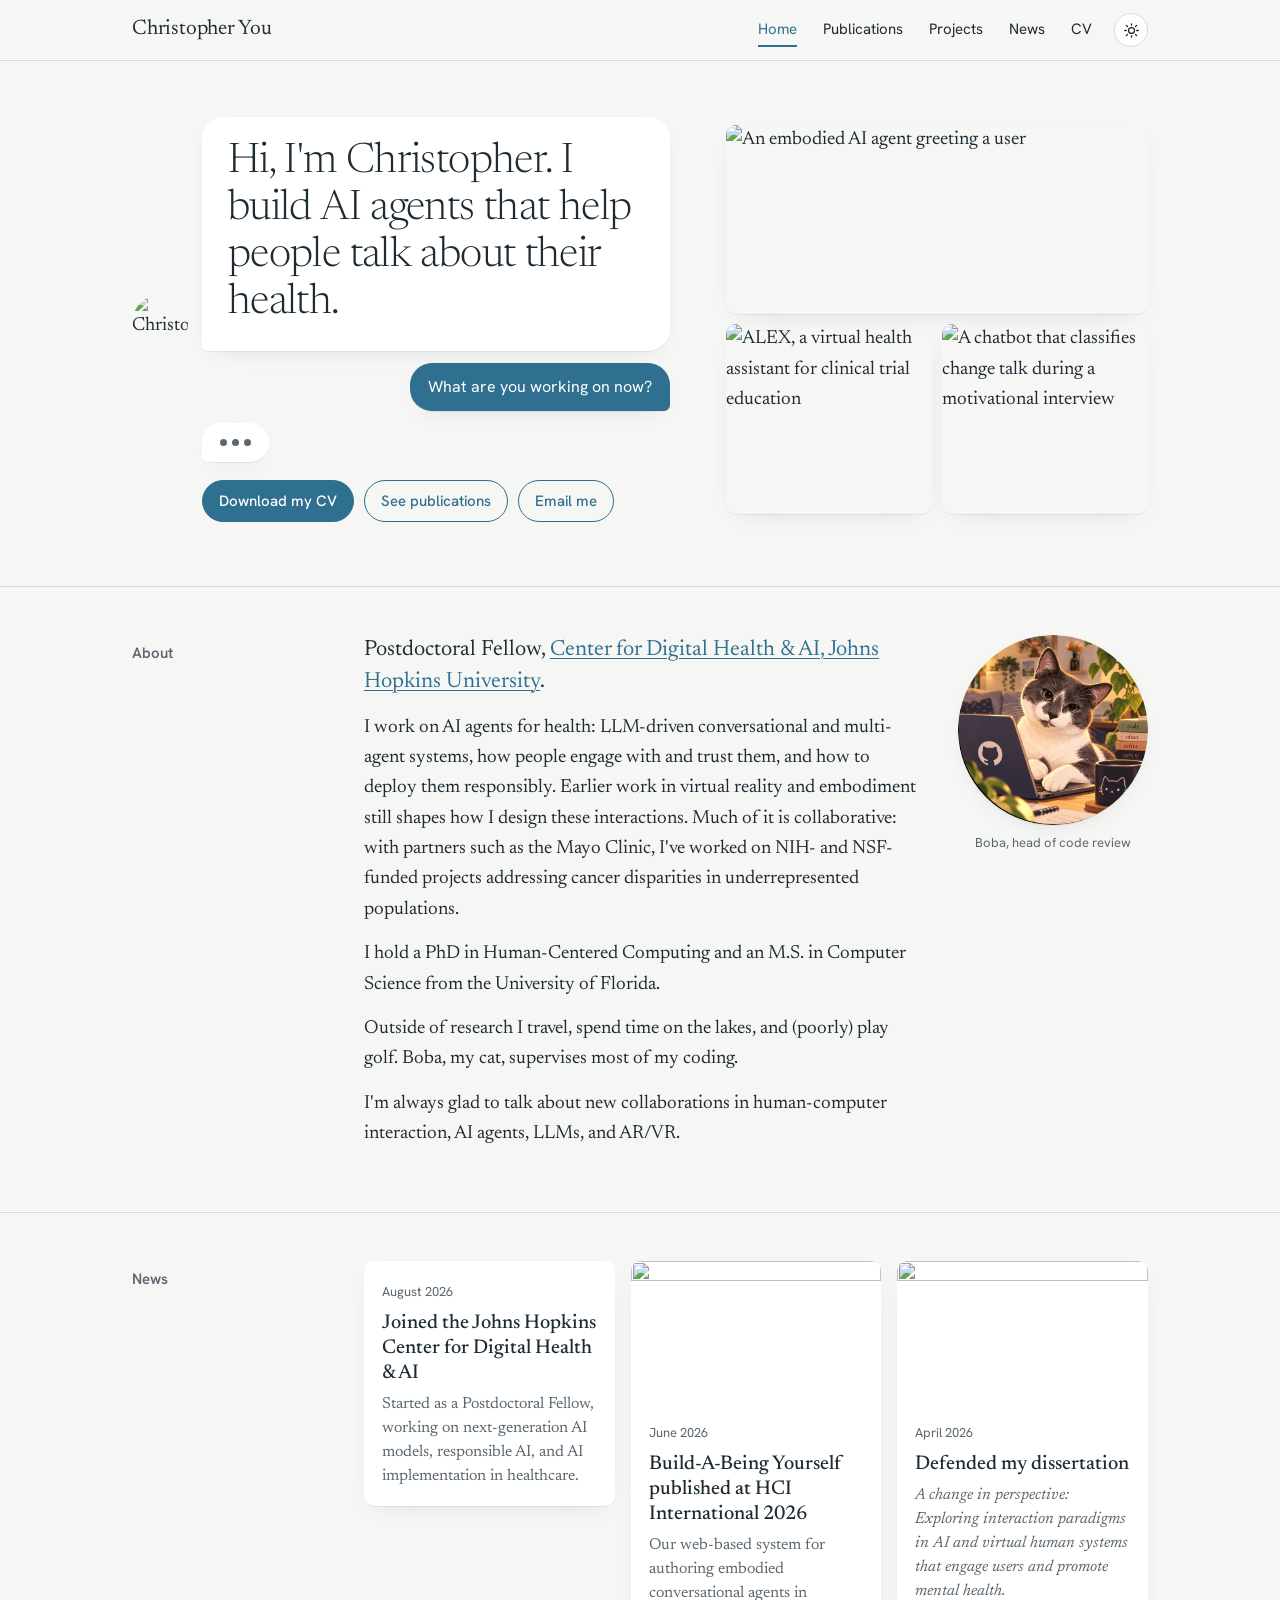
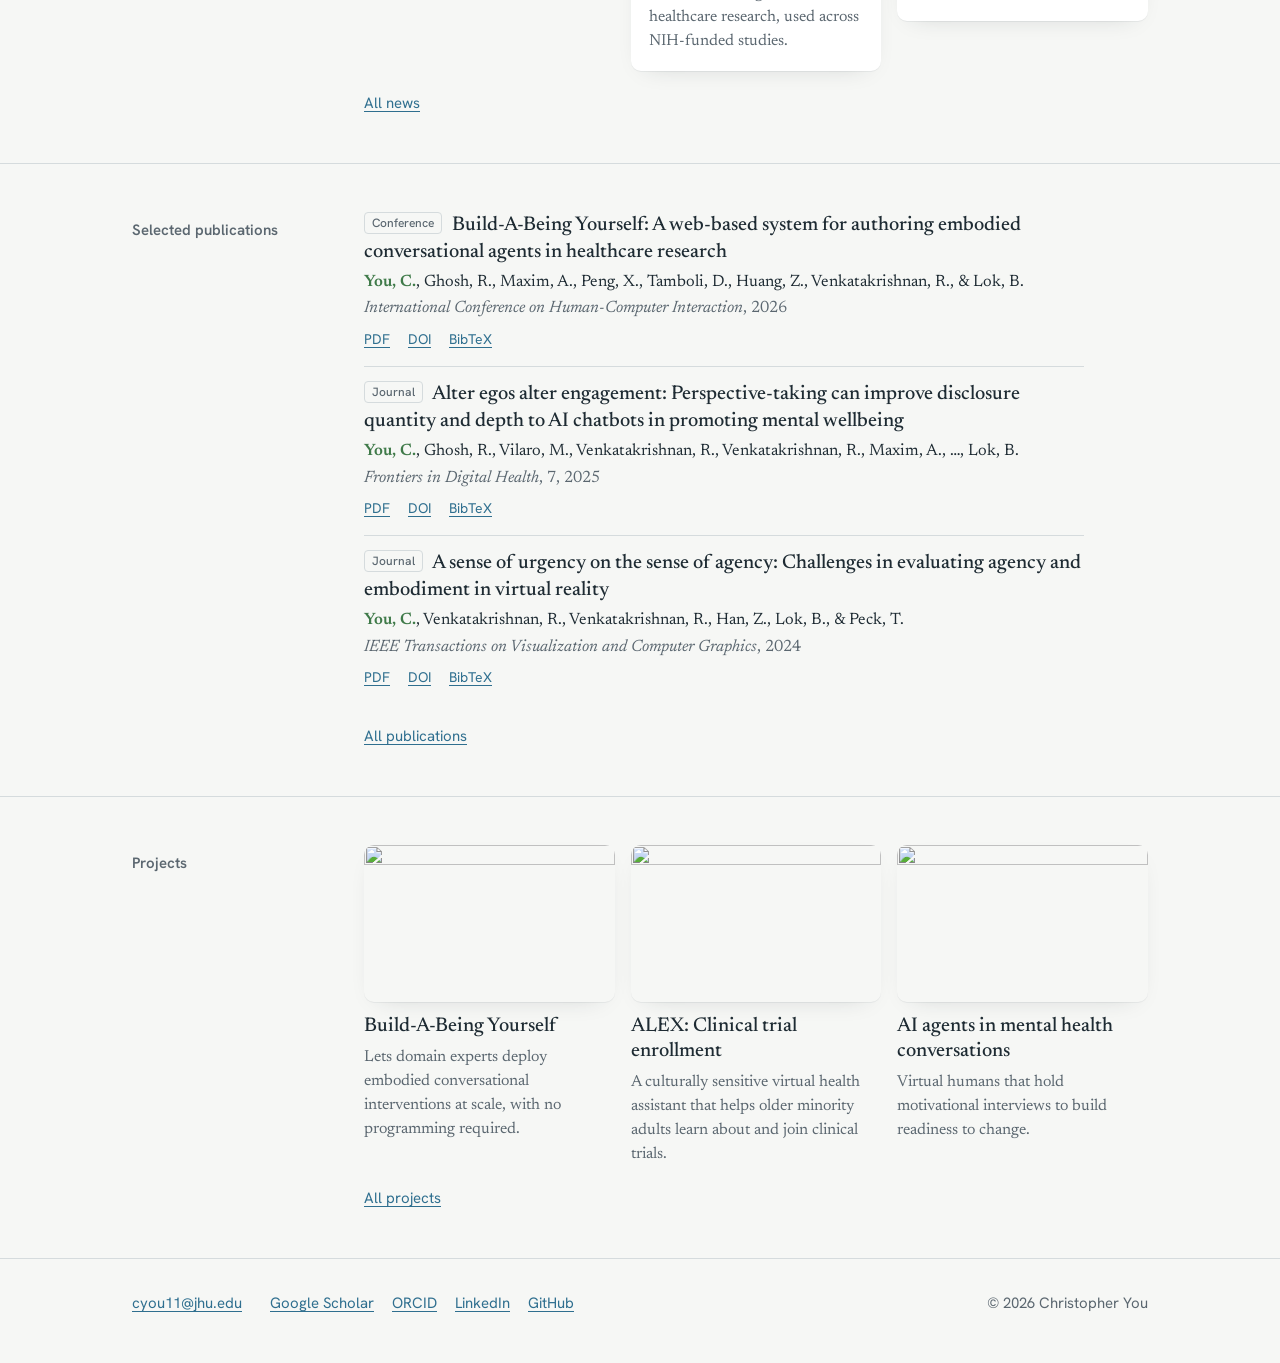
==== index.html @ 4fba72d5 "Site: rebuild as a generated static site with CV-driven publications - New design (Newsreader + CV c" ====
<!doctype html>
<html lang="en">
<head>
<meta charset="utf-8">
<meta name="viewport" content="width=device-width, initial-scale=1">
<title>Christopher You</title>
<meta name="description" content="Christopher You is a Postdoctoral Fellow at the Johns Hopkins Center for Digital Health &amp; AI, building and studying AI agents that help people talk about their health.">
<link rel="canonical" href="https://christopher.you/">
<meta property="og:type" content="website">
<meta property="og:title" content="Christopher You">
<meta property="og:description" content="Christopher You is a Postdoctoral Fellow at the Johns Hopkins Center for Digital Health &amp; AI, building and studying AI agents that help people talk about their health.">
<meta property="og:url" content="https://christopher.you/">
<meta property="og:image" content="https://christopher.you/images/headshot.jpg">
<meta name="color-scheme" content="light dark">
<link rel="icon" href="favicon.ico" sizes="any">
<link rel="icon" type="image/png" href="images/icon-192.png">
<link rel="apple-touch-icon" href="apple-touch-icon.png">
<link rel="preconnect" href="https://fonts.googleapis.com">
<link rel="preconnect" href="https://fonts.gstatic.com" crossorigin>
<link href="https://fonts.googleapis.com/css2?family=Hanken+Grotesk:wght@400;500;600&family=Newsreader:ital,opsz,wght@0,6..72,300;0,6..72,400;0,6..72,500;1,6..72,300;1,6..72,400&display=swap" rel="stylesheet">
<link rel="stylesheet" href="assets/site.css">
<script>try{var t=localStorage.getItem("theme");if(t==="light"||t==="dark")document.documentElement.dataset.theme=t}catch(e){}</script>
<script type="application/ld+json">{"@context": "https://schema.org", "@type": "Person", "name": "Christopher You", "jobTitle": "Postdoctoral Fellow", "affiliation": {"@type": "Organization", "name": "Center for Digital Health & AI, Johns Hopkins University"}, "email": "mailto:cyou11@jhu.edu", "url": "https://christopher.you", "image": "https://christopher.you/images/headshot.jpg", "sameAs": ["https://scholar.google.com/citations?user=A7jsjIgAAAAJ&hl=en", "https://orcid.org/0000-0002-2045-5796", "https://www.linkedin.com/in/christopher-you-4a6bb0180/", "https://github.com/you-chris"]}</script>
</head>
<body>
<a class="skip" href="#main">Skip to content</a>
<header class="topbar">
  <div class="wrap topbar-inner">
    <a class="wordmark" href="index.html">Christopher You</a>
    <div class="topbar-right">
      <nav aria-label="Main"><a href="index.html" aria-current="page">Home</a>
<a href="publications.html">Publications</a>
<a href="projects.html">Projects</a>
<a href="news.html">News</a>
<a href="cv.html">CV</a></nav>
      <button type="button" class="theme-toggle" aria-label="Toggle dark mode" title="Toggle dark mode">
        <svg class="sun" viewBox="0 0 24 24" fill="none" stroke="currentColor" stroke-width="1.8" stroke-linecap="round" aria-hidden="true"><circle cx="12" cy="12" r="4.2"/><path d="M12 2.5v2.2M12 19.3v2.2M4.7 4.7l1.6 1.6M17.7 17.7l1.6 1.6M2.5 12h2.2M19.3 12h2.2M4.7 19.3l1.6-1.6M17.7 6.3l1.6-1.6"/></svg>
        <svg class="moon" viewBox="0 0 24 24" fill="none" stroke="currentColor" stroke-width="1.8" stroke-linejoin="round" aria-hidden="true"><path d="M20.5 14.6A8.5 8.5 0 0 1 9.4 3.5a8.5 8.5 0 1 0 11.1 11.1Z"/></svg>
      </button>
    </div>
  </div>
</header>
<main id="main">
<section class="hero">
<div class="wrap hero-inner">
  <div class="chat" aria-label="Introduction">
    <div class="turn agent">
      <img class="avatar" src="images/headshot.jpg" alt="Christopher You" width="56" height="56">
      <p class="bubble big">Hi, I&#x27;m Christopher. I build AI agents that help people talk about their health.</p>
    </div>
    <p class="bubble user">What are you working on now?</p>
    <div class="turn agent reply">
      <span class="avatar-space" aria-hidden="true"></span>
      <div>
        <p class="bubble typing" aria-hidden="true"><span></span><span></span><span></span></p>
        <p class="bubble answer">I&#x27;m a Postdoctoral Fellow at the Johns Hopkins Center for Digital Health &amp; AI, working on next-generation AI models, responsible AI, and bringing AI into clinical practice. My PhD looked at how perspective-taking and embodiment change what people share with AI agents in mental health conversations.</p>
      </div>
    </div>
    <p class="chips">
      <a class="chip solid" href="assets/You_CV.pdf">Download my CV</a>
      <a class="chip" href="publications.html">See publications</a>
      <a class="chip" href="mailto:cyou11@jhu.edu">Email me</a>
    </p>
  </div>
  <div class="mosaic"><img src="images/Demo1Photo.png" alt="An embodied AI agent greeting a user"><img src="images/r24.png" alt="ALEX, a virtual health assistant for clinical trial education"><img src="images/ClassificationMI.png" alt="A chatbot that classifies change talk during a motivational interview"></div>
</div>
</section>
<section class="band" id="about">
<div class="wrap band-inner">
<h2 class="band-label">About</h2>
<div class="band-body">
<div class="about">
<div class="about-text">
<p class="lede">Postdoctoral Fellow, <a href="https://cdhai.carey.jhu.edu/">Center for Digital Health &amp; AI, Johns Hopkins University</a>.</p>
<p>I work on AI agents for health: LLM-driven conversational and multi-agent systems, how people engage with and trust them, and how to deploy them responsibly. Earlier work in virtual reality and embodiment still shapes how I design these interactions. Much of it is collaborative: with partners such as the Mayo Clinic, I've worked on NIH- and NSF-funded projects addressing cancer disparities in underrepresented populations.</p>
<p>I hold a PhD in Human-Centered Computing and an M.S. in Computer Science from the University of Florida.</p>
<p>Outside of research I travel, spend time on the lakes, and (poorly) play golf. Boba, my cat, supervises most of my coding.</p>
<p>I'm always glad to talk about new collaborations in human-computer interaction, AI agents, LLMs, and AR/VR.</p>
</div>
<figure class="boba"><img src="images/boba-circle.webp" alt="Illustration of Boba, a gray and white cat, at a laptop" width="560" height="560" loading="lazy"><figcaption>Boba, head of code review</figcaption></figure>
</div>
</div>
</div>
</section>
<section class="band" id="news">
<div class="wrap band-inner">
<h2 class="band-label">News</h2>
<div class="band-body">
<ul class="cards"><li class="card"><div class="card-body"><time datetime="2026-08">August 2026</time><h3><a href="https://cdhai.carey.jhu.edu/">Joined the Johns Hopkins Center for Digital Health &amp; AI</a></h3><p>Started as a Postdoctoral Fellow, working on next-generation AI models, responsible AI, and AI implementation in healthcare.</p></div></li><li class="card has-img"><img src="images/bab.png" alt="" loading="lazy"><div class="card-body"><time datetime="2026-06">June 2026</time><h3><a href="publications.html#you2025build">Build-A-Being Yourself published at HCI International 2026</a></h3><p>Our web-based system for authoring embodied conversational agents in healthcare research, used across NIH-funded studies.</p></div></li><li class="card has-img"><img src="images/Demo1Photo.png" alt="" loading="lazy"><div class="card-body"><time datetime="2026-04">April 2026</time><h3>Defended my dissertation</h3><p><i>A change in perspective: Exploring interaction paradigms in AI and virtual human systems that engage users and promote mental health.</i></p></div></li></ul>
<p class="more"><a href="news.html">All news</a></p></div>
</div>
</section>
<section class="band" id="publications">
<div class="wrap band-inner">
<h2 class="band-label">Selected publications</h2>
<div class="band-body">
<ul class="pubs"><li class="pub" id="you2025build" data-cat="conference">
  <p class="pub-title"><span class="cat">Conference</span> <a href="https://doi.org/10.1007/978-3-032-29842-3_28">Build-A-Being Yourself: A web-based system for authoring embodied conversational agents in healthcare research</a></p>
  <p class="pub-authors"><span class="me">You, C.</span>, Ghosh, R., Maxim, A., Peng, X., Tamboli, D., Huang, Z., Venkatakrishnan, R., &amp; Lok, B.</p>
  <p class="pub-venue"><i>International Conference on Human-Computer Interaction</i>, 2026</p>
  <p class="pub-actions"><a href="samples/Build_a_Being_Yourself_HCII_2026.pdf">PDF</a> <a href="https://doi.org/10.1007/978-3-032-29842-3_28">DOI</a> <button type="button" class="linklike" data-bibtex="bib-you2025build" aria-expanded="false">BibTeX</button></p>
  <pre class="bibtex" id="bib-you2025build" hidden>@inproceedings{you2025build,
  title = {{Build-A-Being Yourself}: A web-based system for authoring embodied conversational agents in healthcare research},
  author = {You, Christopher and Ghosh, Rashi and Maxim, Andrew and Peng, Xuening and Tamboli, Danish and Huang, Zhanhong and Venkatakrishnan, Roshan and Lok, Benjamin},
  booktitle = {International Conference on Human-Computer Interaction},
  pages = {427--446},
  publisher = {Springer Nature Switzerland},
  address = {Cham},
  year = {2026},
  month = {6},
  doi = {10.1007/978-3-032-29842-3_28},
}</pre>
</li>
<li class="pub" id="you2025alter" data-cat="journal">
  <p class="pub-title"><span class="cat">Journal</span> <a href="https://doi.org/10.3389/fdgth.2025.1655860">Alter egos alter engagement: Perspective-taking can improve disclosure quantity and depth to AI chatbots in promoting mental wellbeing</a></p>
  <p class="pub-authors"><span class="me">You, C.</span>, Ghosh, R., Vilaro, M., Venkatakrishnan, R., Venkatakrishnan, R., Maxim, A., …, Lok, B.</p>
  <p class="pub-venue"><i>Frontiers in Digital Health</i>, 7, 2025</p>
  <p class="pub-actions"><a href="samples/Alter_Egos_Alter_Engagement_Frontiers_2025.pdf">PDF</a> <a href="https://doi.org/10.3389/fdgth.2025.1655860">DOI</a> <button type="button" class="linklike" data-bibtex="bib-you2025alter" aria-expanded="false">BibTeX</button></p>
  <pre class="bibtex" id="bib-you2025alter" hidden>@article{you2025alter,
  title = {Alter egos alter engagement: perspective-taking can improve disclosure quantity and depth to {AI} chatbots in promoting mental wellbeing},
  author = {You, Christopher and Ghosh, Rashi and Vilaro, Melissa and Venkatakrishnan, Roshan and Venkatakrishnan, Rohith and Maxim, Andrew and Peng, Xuening and Tamboli, Danish and Lok, Benjamin},
  journal = {Frontiers in Digital Health},
  volume = {7},
  pages = {1655860},
  publisher = {Frontiers},
  year = {2025},
  month = {9},
  doi = {10.3389/fdgth.2025.1655860},
}</pre>
</li>
<li class="pub" id="you2024sense" data-cat="journal">
  <p class="pub-title"><span class="cat">Journal</span> <a href="https://doi.org/10.1109/tvcg.2024.3456139">A sense of urgency on the sense of agency: Challenges in evaluating agency and embodiment in virtual reality</a></p>
  <p class="pub-authors"><span class="me">You, C.</span>, Venkatakrishnan, R., Venkatakrishnan, R., Han, Z., Lok, B., &amp; Peck, T.</p>
  <p class="pub-venue"><i>IEEE Transactions on Visualization and Computer Graphics</i>, 2024</p>
  <p class="pub-actions"><a href="samples/A_Sense_of_Urgency_on_the_Sense_of_Agency_TVCG_2024.pdf">PDF</a> <a href="https://doi.org/10.1109/tvcg.2024.3456139">DOI</a> <button type="button" class="linklike" data-bibtex="bib-you2024sense" aria-expanded="false">BibTeX</button></p>
  <pre class="bibtex" id="bib-you2024sense" hidden>@article{you2024sense,
  title = {A sense of urgency on the sense of agency: challenges in evaluating agency and embodiment in virtual reality},
  author = {You, Christopher and Venkatakrishnan, Roshan and Venkatakrishnan, Rohith and Han, Zhuoming and Lok, Benjamin and Peck, Tabitha},
  journal = {IEEE Transactions on Visualization and Computer Graphics},
  publisher = {IEEE},
  year = {2024},
  month = {9},
  doi = {10.1109/tvcg.2024.3456139},
}</pre>
</li></ul>
<p class="more"><a href="publications.html">All publications</a></p></div>
</div>
</section>
<section class="band" id="projects">
<div class="wrap band-inner">
<h2 class="band-label">Projects</h2>
<div class="band-body">
<ul class="tiles"><li><a href="projects.html#build-a-being"><img src="images/bab.png" alt="" loading="lazy"><span class="tile-title">Build-A-Being Yourself</span><span class="tile-text">Lets domain experts deploy embodied conversational interventions at scale, with no programming required.</span></a></li><li><a href="projects.html#alex"><img src="images/r24.png" alt="" loading="lazy"><span class="tile-title">ALEX: Clinical trial enrollment</span><span class="tile-text">A culturally sensitive virtual health assistant that helps older minority adults learn about and join clinical trials.</span></a></li><li><a href="projects.html#mental-health-conversations"><img src="images/Demo2Photo.png" alt="" loading="lazy"><span class="tile-title">AI agents in mental health conversations</span><span class="tile-text">Virtual humans that hold motivational interviews to build readiness to change.</span></a></li></ul>
<p class="more"><a href="projects.html">All projects</a></p></div>
</div>
</section>
</main>
<footer class="footer">
  <div class="wrap footer-inner">
    <p><a href="mailto:cyou11@jhu.edu">cyou11@jhu.edu</a></p>
    <p class="footer-links"><a href="https://scholar.google.com/citations?user=A7jsjIgAAAAJ&amp;hl=en">Google Scholar</a> <a href="https://orcid.org/0000-0002-2045-5796">ORCID</a> <a href="https://www.linkedin.com/in/christopher-you-4a6bb0180/">LinkedIn</a> <a href="https://github.com/you-chris">GitHub</a></p>
    <p class="muted">© 2026 Christopher You</p>
  </div>
</footer>
<script src="assets/site.js" defer></script>
</body>
</html>
---- assets/site.css ----
/* christopher.you: Newsreader + Hanken Grotesk, colors from the CV (blue #63A8CA, name green #52905C). */

:root {
  --paper: #f6f7f5;
  --surface: #ffffff;
  --ink: #1e2b33;
  --muted: #5b6770;
  --blue: #2f6f8f;
  --blue-soft: #e3eef3;
  --green: #3f7a49;
  --rule: #d5dbdd;
  --on-blue: #ffffff;
  --shadow: 0 1px 0 rgba(30, 43, 51, 0.06), 0 8px 24px -16px rgba(30, 43, 51, 0.25);
  --serif: "Newsreader", Georgia, serif;
  --sans: "Hanken Grotesk", system-ui, sans-serif;
  --wrap: 1080px;
  --gutter: 32px;
  --radius: 10px;
}
@media (prefers-color-scheme: dark) {
  :root:not([data-theme="light"]) {
    --paper: #131a1e;
    --surface: #1b242a;
    --ink: #e3e8ea;
    --muted: #9aa7ae;
    --blue: #86bcd8;
    --blue-soft: #1f3440;
    --on-blue: #10171b;
    --green: #8fcb99;
    --rule: #2c373d;
    --shadow: 0 1px 0 rgba(0, 0, 0, 0.3), 0 8px 24px -16px rgba(0, 0, 0, 0.6);
    color-scheme: dark;
  }
}
:root[data-theme="dark"] {
  --paper: #131a1e;
  --surface: #1b242a;
  --ink: #e3e8ea;
  --muted: #9aa7ae;
  --blue: #86bcd8;
  --blue-soft: #1f3440;
  --on-blue: #10171b;
  --green: #8fcb99;
  --rule: #2c373d;
  --shadow: 0 1px 0 rgba(0, 0, 0, 0.3), 0 8px 24px -16px rgba(0, 0, 0, 0.6);
  color-scheme: dark;
}

*, *::before, *::after { box-sizing: border-box; }
* { margin: 0; }
html { -webkit-text-size-adjust: 100%; scroll-padding-top: 72px; }
body {
  background: var(--paper);
  color: var(--ink);
  font-family: var(--serif);
  font-size: 19px;
  line-height: 1.6;
  font-optical-sizing: auto;
  -webkit-font-smoothing: antialiased;
}
img { max-width: 100%; display: block; }
a { color: var(--blue); text-decoration-thickness: 1px; text-underline-offset: 3px; }
a:hover { text-decoration-thickness: 2px; }
:focus-visible { outline: 2px solid var(--blue); outline-offset: 3px; border-radius: 3px; }
.muted { color: var(--muted); }
.wrap { max-width: var(--wrap); margin: 0 auto; padding: 0 var(--gutter); }
.skip { position: absolute; left: -999px; top: 8px; background: var(--surface); padding: 8px 12px; z-index: 10; }
.skip:focus { left: 8px; }

/* --- top bar ------------------------------------------------------------------ */
.topbar {
  position: sticky; top: 0; z-index: 5;
  background: color-mix(in srgb, var(--paper) 92%, transparent);
  backdrop-filter: blur(8px);
  border-bottom: 1px solid var(--rule);
  font-family: var(--sans);
}
.topbar-inner { display: flex; align-items: center; justify-content: space-between; gap: 24px; height: 60px; }
.wordmark { font-family: var(--serif); font-size: 21px; color: var(--ink); text-decoration: none; letter-spacing: -0.01em; }
.topbar nav { display: flex; gap: 26px; font-size: 15px; }
.topbar nav a { color: var(--ink); text-decoration: none; padding: 4px 0; border-bottom: 2px solid transparent; }
.topbar nav a:hover { color: var(--blue); }
.topbar nav a[aria-current="page"] { color: var(--blue); border-bottom-color: var(--blue); }
.topbar-right { display: flex; align-items: center; gap: 22px; }
.theme-toggle {
  display: grid; place-items: center; width: 34px; height: 34px; flex: none;
  border: 1px solid var(--rule); border-radius: 50%; background: var(--surface); color: var(--ink); cursor: pointer;
}
.theme-toggle:hover { color: var(--blue); border-color: var(--blue); }
.theme-toggle svg { width: 17px; height: 17px; }
.theme-toggle .moon { display: none; }
:root[data-theme="dark"] .theme-toggle .sun { display: none; }
:root[data-theme="dark"] .theme-toggle .moon { display: block; }
@media (prefers-color-scheme: dark) {
  :root:not([data-theme="light"]) .theme-toggle .sun { display: none; }
  :root:not([data-theme="light"]) .theme-toggle .moon { display: block; }
}

/* --- hero conversation ---------------------------------------------------------- */
.hero { padding: 56px 0 64px; border-bottom: 1px solid var(--rule); }
.hero-inner { display: grid; grid-template-columns: minmax(0, 1.12fr) minmax(0, 0.88fr); gap: 56px; align-items: center; }
.chat { display: flex; flex-direction: column; gap: 12px; }
.turn { display: flex; gap: 14px; align-items: flex-end; }
.avatar { width: 56px; height: 56px; border-radius: 50%; object-fit: cover; flex: none; }
.avatar-space { width: 56px; flex: none; }
.bubble {
  background: var(--surface);
  border-radius: 22px 22px 22px 6px;
  padding: 14px 20px;
  box-shadow: var(--shadow);
  max-width: 54ch;
}
.bubble.big {
  font-size: 42px; line-height: 1.12; font-weight: 300; letter-spacing: -0.015em;
  padding: 22px 26px 24px;
}
.bubble.user {
  align-self: flex-end;
  background: var(--blue); color: var(--on-blue);
  border-radius: 22px 22px 6px 22px;
  font-family: var(--sans); font-size: 16px; padding: 11px 18px;
}
.bubble.answer { font-size: 18px; }
.bubble.typing { display: none; }
.chips { display: flex; flex-wrap: wrap; gap: 10px; margin: 6px 0 0 70px; font-family: var(--sans); }
.chip {
  display: inline-block; padding: 8px 16px; border-radius: 999px;
  border: 1.5px solid var(--blue); color: var(--blue);
  font-size: 15px; font-weight: 500; text-decoration: none;
}
.chip:hover { background: var(--blue-soft); }
.chip.solid { background: var(--blue); color: var(--on-blue); }
.chip.solid:hover { background: color-mix(in srgb, var(--blue) 85%, black); }

.mosaic { display: grid; grid-template-columns: 1fr 1fr; grid-template-rows: 1fr 1fr; gap: 10px; aspect-ratio: 1 / 0.92; }
.mosaic img { width: 100%; height: 100%; object-fit: cover; border-radius: var(--radius); box-shadow: var(--shadow); }
.mosaic img:first-child { grid-column: 1 / -1; }

/* one orchestrated moment: the conversation plays once on load (site.js adds .play) */
.chat.play > * { opacity: 0; animation: rise 0.45s ease-out forwards; }
.chat.play > .turn:first-child { animation-delay: 0.05s; }
.chat.play > .user { animation-delay: 0.7s; }
.chat.play > .reply { animation-delay: 1.2s; }
.chat.play > .chips { animation-delay: 2.4s; }
.chat.typing-now .typing { display: inline-flex; gap: 5px; padding: 16px 18px; }
.chat.typing-now .answer { display: none; }
.typing span { width: 7px; height: 7px; border-radius: 50%; background: var(--muted); animation: blink 1s infinite ease-in-out; }
.typing span:nth-child(2) { animation-delay: 0.15s; }
.typing span:nth-child(3) { animation-delay: 0.3s; }
.chat.settled > * { opacity: 1; animation: none; }
@keyframes rise { from { opacity: 0; transform: translateY(8px); } to { opacity: 1; transform: none; } }
@keyframes blink { 0%, 80%, 100% { opacity: 0.25; } 40% { opacity: 1; } }

/* --- banded sections (label gutter + body) ------------------------------------- */
.band { border-bottom: 1px solid var(--rule); }
.band-inner { display: grid; grid-template-columns: 200px minmax(0, 1fr); gap: 32px; padding: 48px var(--gutter); }
.band-label { font-family: var(--sans); font-size: 15px; font-weight: 600; color: var(--muted); padding-top: 6px; }
.band-body > p { max-width: 64ch; }
.more { margin-top: 20px; font-family: var(--sans); font-size: 15px; }

.about { display: grid; grid-template-columns: minmax(0, 1fr) 190px; gap: 32px; align-items: start; }
.about-text p { max-width: 62ch; margin-bottom: 14px; }
.about .lede { font-size: 22px; line-height: 1.45; }
.boba { align-self: start; text-align: center; }
.boba img { width: 100%; height: auto; border-radius: 50%; box-shadow: var(--shadow); }
.boba figcaption { font-family: var(--sans); font-size: 13px; color: var(--muted); margin-top: 8px; }

/* news cards */
.cards { list-style: none; padding: 0; display: grid; grid-template-columns: repeat(3, minmax(0, 1fr)); gap: 16px; align-items: start; }
.card { background: var(--surface); border-radius: var(--radius); box-shadow: var(--shadow); overflow: hidden; display: flex; flex-direction: column; }
.card img { width: 100%; aspect-ratio: 16 / 9; object-fit: cover; }
.card-body { padding: 16px 18px 18px; }
.card time { font-family: var(--sans); font-size: 13px; color: var(--muted); }
.card h3 { font-size: 20px; font-weight: 500; line-height: 1.25; margin: 4px 0 6px; }
.card h3 a { color: var(--ink); text-decoration: none; }
.card h3 a:hover { color: var(--blue); text-decoration: underline; }
.card p { font-size: 16px; line-height: 1.5; color: var(--muted); }

/* project tiles (home) */
.tiles { list-style: none; padding: 0; display: grid; grid-template-columns: repeat(3, minmax(0, 1fr)); gap: 16px; }
.tiles a { display: flex; flex-direction: column; gap: 6px; color: var(--ink); text-decoration: none; }
.tiles img { aspect-ratio: 16 / 10; width: 100%; object-fit: cover; border-radius: var(--radius); box-shadow: var(--shadow); margin-bottom: 6px; }
.tile-title { font-size: 20px; font-weight: 500; line-height: 1.25; }
.tiles a:hover .tile-title { color: var(--blue); text-decoration: underline; }
.tile-text { font-size: 16px; line-height: 1.5; color: var(--muted); }

/* --- publications ---------------------------------------------------------------- */
.pubs { list-style: none; padding: 0; }
.pub { padding: 14px 0 16px; border-top: 1px solid var(--rule); max-width: 72ch; scroll-margin-top: 80px; }
.pub:first-child { border-top: 0; padding-top: 0; }
.pub:target { background: var(--blue-soft); box-shadow: 0 0 0 12px var(--blue-soft); border-radius: 2px; }
.pub-title { font-size: 20px; line-height: 1.35; font-weight: 500; }
.pub-title a { color: var(--ink); text-decoration: none; }
.pub-title a:hover { color: var(--blue); text-decoration: underline; }
.pub-authors { font-size: 16.5px; margin-top: 3px; }
.pub-authors .me { color: var(--green); font-weight: 600; }
.pub-venue { font-size: 16.5px; color: var(--muted); }
.pub-actions { display: flex; flex-wrap: wrap; gap: 4px 18px; margin-top: 6px; font-family: var(--sans); font-size: 14px; align-items: baseline; }
.pdfnote { color: var(--muted); font-size: 13px; }
.cat, .status {
  display: inline-block; font-family: var(--sans); font-size: 12px; font-weight: 500;
  line-height: 1; padding: 4px 7px 4px; border-radius: 4px; margin-right: 6px; vertical-align: 3px;
}
.cat { border: 1px solid var(--rule); color: var(--muted); }
.status { background: var(--blue-soft); color: var(--blue); }
.linklike { background: none; border: 0; padding: 0; font: inherit; color: var(--blue); cursor: pointer; text-decoration: underline; text-decoration-thickness: 1px; text-underline-offset: 3px; }
.bibtex {
  margin-top: 10px; padding: 12px 14px; background: var(--surface); border-radius: 6px; box-shadow: var(--shadow);
  font-size: 13px; line-height: 1.5; white-space: pre-wrap; word-break: break-word; position: relative;
}

.page-head { padding-top: 48px; padding-bottom: 24px; }
.page-head h1 { font-size: 52px; font-weight: 300; letter-spacing: -0.02em; line-height: 1.05; margin-bottom: 12px; }
.page-head > p { max-width: 64ch; }
.page-head .chips { margin: 20px 0 0; }
.filters { display: flex; flex-wrap: wrap; gap: 8px; margin-top: 22px; font-family: var(--sans); }
.filter {
  font: inherit; font-size: 14px; padding: 6px 12px; border-radius: 999px; cursor: pointer;
  border: 1px solid var(--rule); background: var(--surface); color: var(--ink);
}
.filter span { color: var(--muted); margin-left: 2px; }
.filter[aria-pressed="true"] { background: var(--ink); border-color: var(--ink); color: var(--paper); }
.filter[aria-pressed="true"] span { color: inherit; opacity: 0.7; }

.year-group { display: grid; grid-template-columns: 200px minmax(0, 1fr); gap: 32px; padding: 28px 0; border-top: 1px solid var(--rule); }
.year { font-size: 36px; font-weight: 300; font-style: italic; color: var(--blue); line-height: 1; }
.year-group[hidden] { display: none; }
.pub-list, .news-list { padding-bottom: 56px; }

/* --- news list ------------------------------------------------------------------------ */
.dated { list-style: none; padding: 0; }
.dated li { display: grid; grid-template-columns: 56px minmax(0, 1fr); gap: 16px; padding: 10px 0 14px; max-width: 72ch; }
.dated time { font-family: var(--sans); font-size: 14px; color: var(--muted); padding-top: 4px; }
.dated h3 { font-size: 20px; font-weight: 500; line-height: 1.3; }
.dated h3 a { color: var(--ink); }
.dated p { font-size: 17px; color: var(--muted); }

.controls { display: flex; flex-wrap: wrap; align-items: center; justify-content: space-between; gap: 12px 24px; margin-top: 8px; }
.controls .filters { margin-top: 0; }
.sort { font-family: var(--sans); font-size: 14px; color: var(--muted); display: flex; align-items: center; gap: 8px; }
.sort select {
  font: inherit; color: var(--ink); background: var(--surface); border: 1px solid var(--rule);
  border-radius: 999px; padding: 6px 12px; cursor: pointer;
}
.project[hidden] { display: none; }

/* --- projects ---------------------------------------------------------------------------- */
.projects { padding-bottom: 56px; }
.project { display: grid; grid-template-columns: minmax(0, 0.9fr) minmax(0, 1.1fr); gap: 40px; padding: 40px 0; border-top: 1px solid var(--rule); scroll-margin-top: 70px; }
.project-media { display: flex; flex-direction: column; gap: 10px; }
.project-media > img { width: 100%; aspect-ratio: 16 / 10; object-fit: cover; border-radius: var(--radius); box-shadow: var(--shadow); }
.project-meta { display: flex; flex-wrap: wrap; gap: 6px 10px; align-items: center; font-family: var(--sans); font-size: 14px; color: var(--muted); }
.project-meta > span:first-child { margin-right: 4px; }
.tag { border: 1px solid var(--rule); border-radius: 999px; padding: 1px 10px; font-size: 13px; }
.project h2 { font-size: 32px; font-weight: 400; line-height: 1.15; letter-spacing: -0.01em; margin: 10px 0 4px; }
.project-sub { font-style: italic; color: var(--muted); margin-bottom: 14px; }
.project-text > p { max-width: 62ch; margin-bottom: 12px; }
.tech { font-family: var(--sans); font-size: 15px; }
.project-links { font-family: var(--sans); font-size: 15px; display: flex; gap: 16px; }
.related { margin-top: 18px; padding-top: 14px; border-top: 1px solid var(--rule); }
.related h3 { font-family: var(--sans); font-size: 14px; font-weight: 600; color: var(--muted); margin-bottom: 6px; }
.related ul { list-style: none; padding: 0; font-size: 17px; }
.related li { margin-bottom: 6px; line-height: 1.4; }
.related .muted { font-family: var(--sans); font-size: 13px; }
.video {
  position: relative; display: block; width: 100%; padding: 0; border: 0; cursor: pointer; background: #000;
  aspect-ratio: 16 / 9; border-radius: var(--radius); overflow: hidden; box-shadow: var(--shadow);
}
.video img { width: 100%; height: 100%; object-fit: cover; opacity: 0.8; }
.video span {
  position: absolute; left: 50%; top: 50%; transform: translate(-50%, -50%);
  background: rgba(0, 0, 0, 0.7); color: #fff; font-family: var(--sans); font-size: 15px;
  padding: 10px 18px 10px 38px; border-radius: 999px;
}
.video span::before {
  content: ""; position: absolute; left: 17px; top: 50%; transform: translateY(-50%);
  border-left: 12px solid #fff; border-top: 7px solid transparent; border-bottom: 7px solid transparent;
}
.video:hover span { background: var(--blue); }
.video iframe { width: 100%; height: 100%; border: 0; display: block; }

.lost { display: grid; grid-template-columns: 280px minmax(0, 1fr); gap: 32px; align-items: center; padding-bottom: 64px; }
.lost img { width: 100%; height: auto; }

/* --- CV ------------------------------------------------------------------------------------ */
.pdf { width: 100%; height: 85vh; border: 1px solid var(--rule); border-radius: var(--radius); background: var(--surface); margin-bottom: 56px; }

/* --- footer ---------------------------------------------------------------------------------- */
.footer { font-family: var(--sans); font-size: 15px; padding: 32px 0 48px; }
.footer-inner { display: flex; flex-wrap: wrap; gap: 12px 28px; align-items: baseline; }
.footer-links { display: flex; flex-wrap: wrap; gap: 6px 18px; }
.footer .muted { margin-left: auto; }

/* --- responsive -------------------------------------------------------------------------------- */
@media (max-width: 900px) {
  .hero-inner { grid-template-columns: 1fr; gap: 32px; }
  .mosaic { aspect-ratio: 16 / 11; max-width: 560px; }
  .cards, .tiles { grid-template-columns: repeat(2, minmax(0, 1fr)); }
  .project { grid-template-columns: 1fr; gap: 20px; }
}
@media (max-width: 720px) {
  :root { --gutter: 18px; }
  body { font-size: 18px; }
  .topbar-inner { height: auto; flex-direction: column; align-items: stretch; gap: 0; padding-top: 10px; position: relative; }
  .topbar-right { display: contents; }
  .theme-toggle { position: absolute; right: var(--gutter); top: 8px; width: 32px; height: 32px; }
  .wordmark { font-size: 19px; }
  .topbar nav { gap: 20px; overflow-x: auto; white-space: nowrap; padding: 6px 0 2px; scrollbar-width: none; }
  .topbar nav::-webkit-scrollbar { display: none; }
  .hero { padding: 28px 0 40px; }
  .avatar { width: 44px; height: 44px; }
  .avatar-space { display: none; }
  .turn { gap: 10px; }
  .turn.agent:first-child { flex-direction: column; align-items: flex-start; }
  .bubble.big { font-size: 31px; padding: 18px 20px 20px; }
  .bubble.answer { font-size: 17px; }
  .chips { margin-left: 0; }
  .band-inner, .year-group { grid-template-columns: 1fr; gap: 12px; padding-top: 32px; padding-bottom: 32px; }
  .year-group { padding-left: 0; padding-right: 0; }
  .band-label { padding-top: 0; }
  .about { grid-template-columns: 1fr; }
  .boba { max-width: 180px; }
  .lost { grid-template-columns: 1fr; }
  .lost img { max-width: 240px; }
  .cards, .tiles { grid-template-columns: 1fr; }
  .card.has-img { display: grid; grid-template-columns: 112px minmax(0, 1fr); }
  .card.has-img img { height: 100%; aspect-ratio: auto; }
  .card-body { padding: 12px 14px 14px; }
  .card h3 { font-size: 18px; }
  .card p { font-size: 15px; }
  .page-head h1 { font-size: 40px; }
  .year { font-size: 30px; }
  .project h2 { font-size: 27px; }
  .pdf { display: none; }
  .footer .muted { margin-left: 0; }
}
@media print {
  .topbar, .footer, .filters, .chips, .mosaic, .video { display: none; }
}

:root[data-theme="light"] { color-scheme: light; }
.archive-list { font-family: var(--sans); font-size: 16px; line-height: 2; padding-left: 20px; margin-bottom: 56px; }
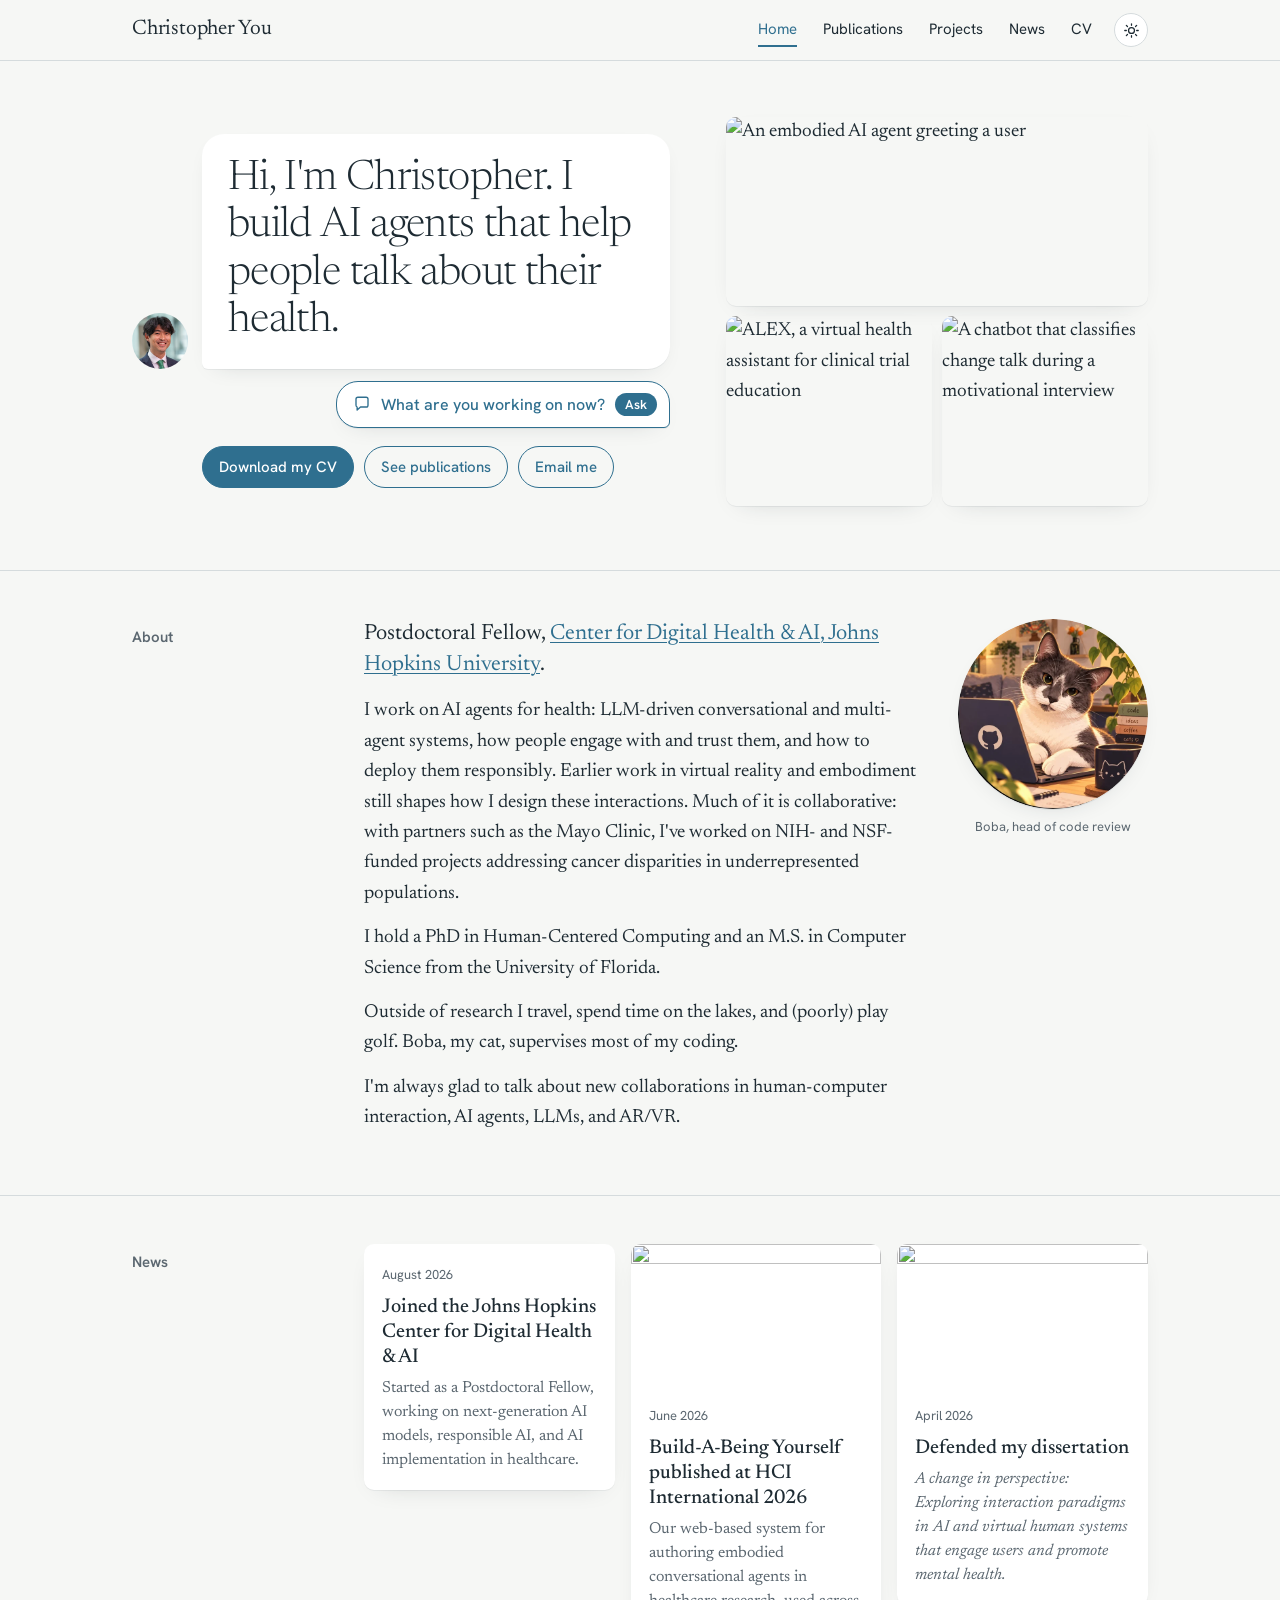
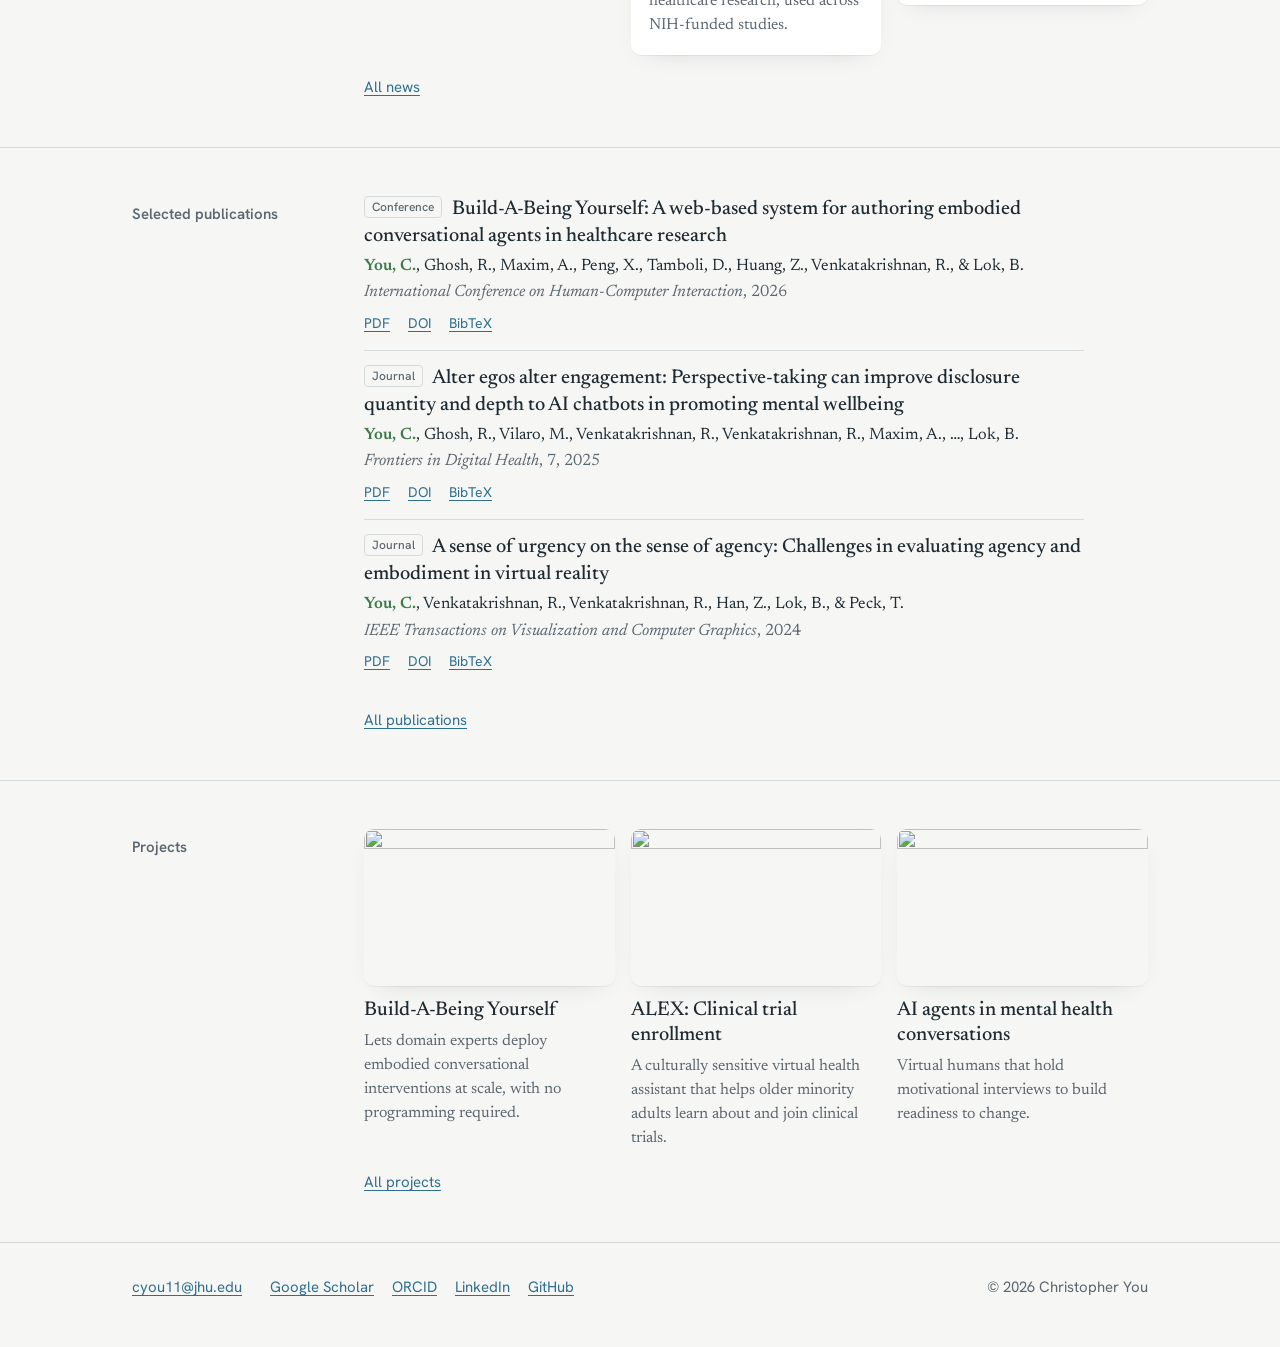
==== commit 7a9b6e22: "Site: ask-to-reveal intro question; updated Hopkins/UF summary The home-page question is now a butto" ====
--- a/index.html
+++ b/index.html
@@ -48,12 +48,17 @@
       <img class="avatar" src="images/headshot.jpg" alt="Christopher You" width="56" height="56">
       <p class="bubble big">Hi, I&#x27;m Christopher. I build AI agents that help people talk about their health.</p>
     </div>
-    <p class="bubble user">What are you working on now?</p>
-    <div class="turn agent reply">
+    <button type="button" class="ask" data-ask hidden>
+      <svg viewBox="0 0 24 24" aria-hidden="true"><path d="M4 5.5A2.5 2.5 0 0 1 6.5 3h11A2.5 2.5 0 0 1 20 5.5v8a2.5 2.5 0 0 1-2.5 2.5H10l-4.5 4v-4A2.5 2.5 0 0 1 4 13.5Z"/></svg>
+      <span>What are you working on now?</span>
+      <span class="ask-hint">Ask</span>
+    </button>
+    <p class="bubble user" data-question>What are you working on now?</p>
+    <div class="turn agent reply" data-reply aria-live="polite">
       <span class="avatar-space" aria-hidden="true"></span>
       <div>
         <p class="bubble typing" aria-hidden="true"><span></span><span></span><span></span></p>
-        <p class="bubble answer">I&#x27;m a Postdoctoral Fellow at the Johns Hopkins Center for Digital Health &amp; AI, working on next-generation AI models, responsible AI, and bringing AI into clinical practice. My PhD looked at how perspective-taking and embodiment change what people share with AI agents in mental health conversations.</p>
+        <p class="bubble answer" tabindex="-1">At the Johns Hopkins Center for Digital Health &amp; AI, I build next-generation AI agents for healthcare and bring them responsibly into clinical practice. Before Hopkins, at the University of Florida, I built AI agents for NIH-funded R24 and U01 projects helping patients learn about and join cancer clinical trials.</p>
       </div>
     </div>
     <p class="chips">
--- a/assets/site.css
+++ b/assets/site.css
@@ -136,18 +136,38 @@
 .mosaic img { width: 100%; height: 100%; object-fit: cover; border-radius: var(--radius); box-shadow: var(--shadow); }
 .mosaic img:first-child { grid-column: 1 / -1; }
 
-/* one orchestrated moment: the conversation plays once on load (site.js adds .play) */
-.chat.play > * { opacity: 0; animation: rise 0.45s ease-out forwards; }
-.chat.play > .turn:first-child { animation-delay: 0.05s; }
-.chat.play > .user { animation-delay: 0.7s; }
-.chat.play > .reply { animation-delay: 1.2s; }
-.chat.play > .chips { animation-delay: 2.4s; }
+/* the question is a button: clicking it "sends" it and the agent answers (site.js) */
+.ask {
+  align-self: flex-end; display: inline-flex; align-items: center; gap: 10px;
+  font: 500 16px/1.2 var(--sans); color: var(--blue); cursor: pointer;
+  background: var(--surface); border: 1.5px solid var(--blue);
+  border-radius: 22px 22px 6px 22px; padding: 11px 12px 11px 16px;
+  box-shadow: var(--shadow);
+}
+.ask[hidden] { display: none; }
+.ask svg { width: 18px; height: 18px; fill: none; stroke: currentColor; stroke-width: 1.8; stroke-linejoin: round; flex: none; }
+.ask-hint {
+  font-size: 13px; font-weight: 600; color: var(--on-blue); background: var(--blue);
+  border-radius: 999px; padding: 4px 10px;
+}
+.ask:hover { background: var(--blue-soft); }
+.ask:active { transform: translateY(1px); }
+@media (prefers-reduced-motion: no-preference) {
+  .ask { animation: nudge 2.4s ease-in-out 1s 2; }
+}
+@keyframes nudge {
+  0%, 100% { box-shadow: var(--shadow), 0 0 0 0 color-mix(in srgb, var(--blue) 45%, transparent); }
+  50% { box-shadow: var(--shadow), 0 0 0 8px color-mix(in srgb, var(--blue) 0%, transparent); }
+}
+.chat [hidden] { display: none; }
+.chat .enter { animation: rise 0.35s ease-out both; }
+@media (prefers-reduced-motion: reduce) { .chat .enter { animation: none; } }
 .chat.typing-now .typing { display: inline-flex; gap: 5px; padding: 16px 18px; }
 .chat.typing-now .answer { display: none; }
+.answer:focus { outline: none; }
 .typing span { width: 7px; height: 7px; border-radius: 50%; background: var(--muted); animation: blink 1s infinite ease-in-out; }
 .typing span:nth-child(2) { animation-delay: 0.15s; }
 .typing span:nth-child(3) { animation-delay: 0.3s; }
-.chat.settled > * { opacity: 1; animation: none; }
 @keyframes rise { from { opacity: 0; transform: translateY(8px); } to { opacity: 1; transform: none; } }
 @keyframes blink { 0%, 80%, 100% { opacity: 0.25; } 40% { opacity: 1; } }
 
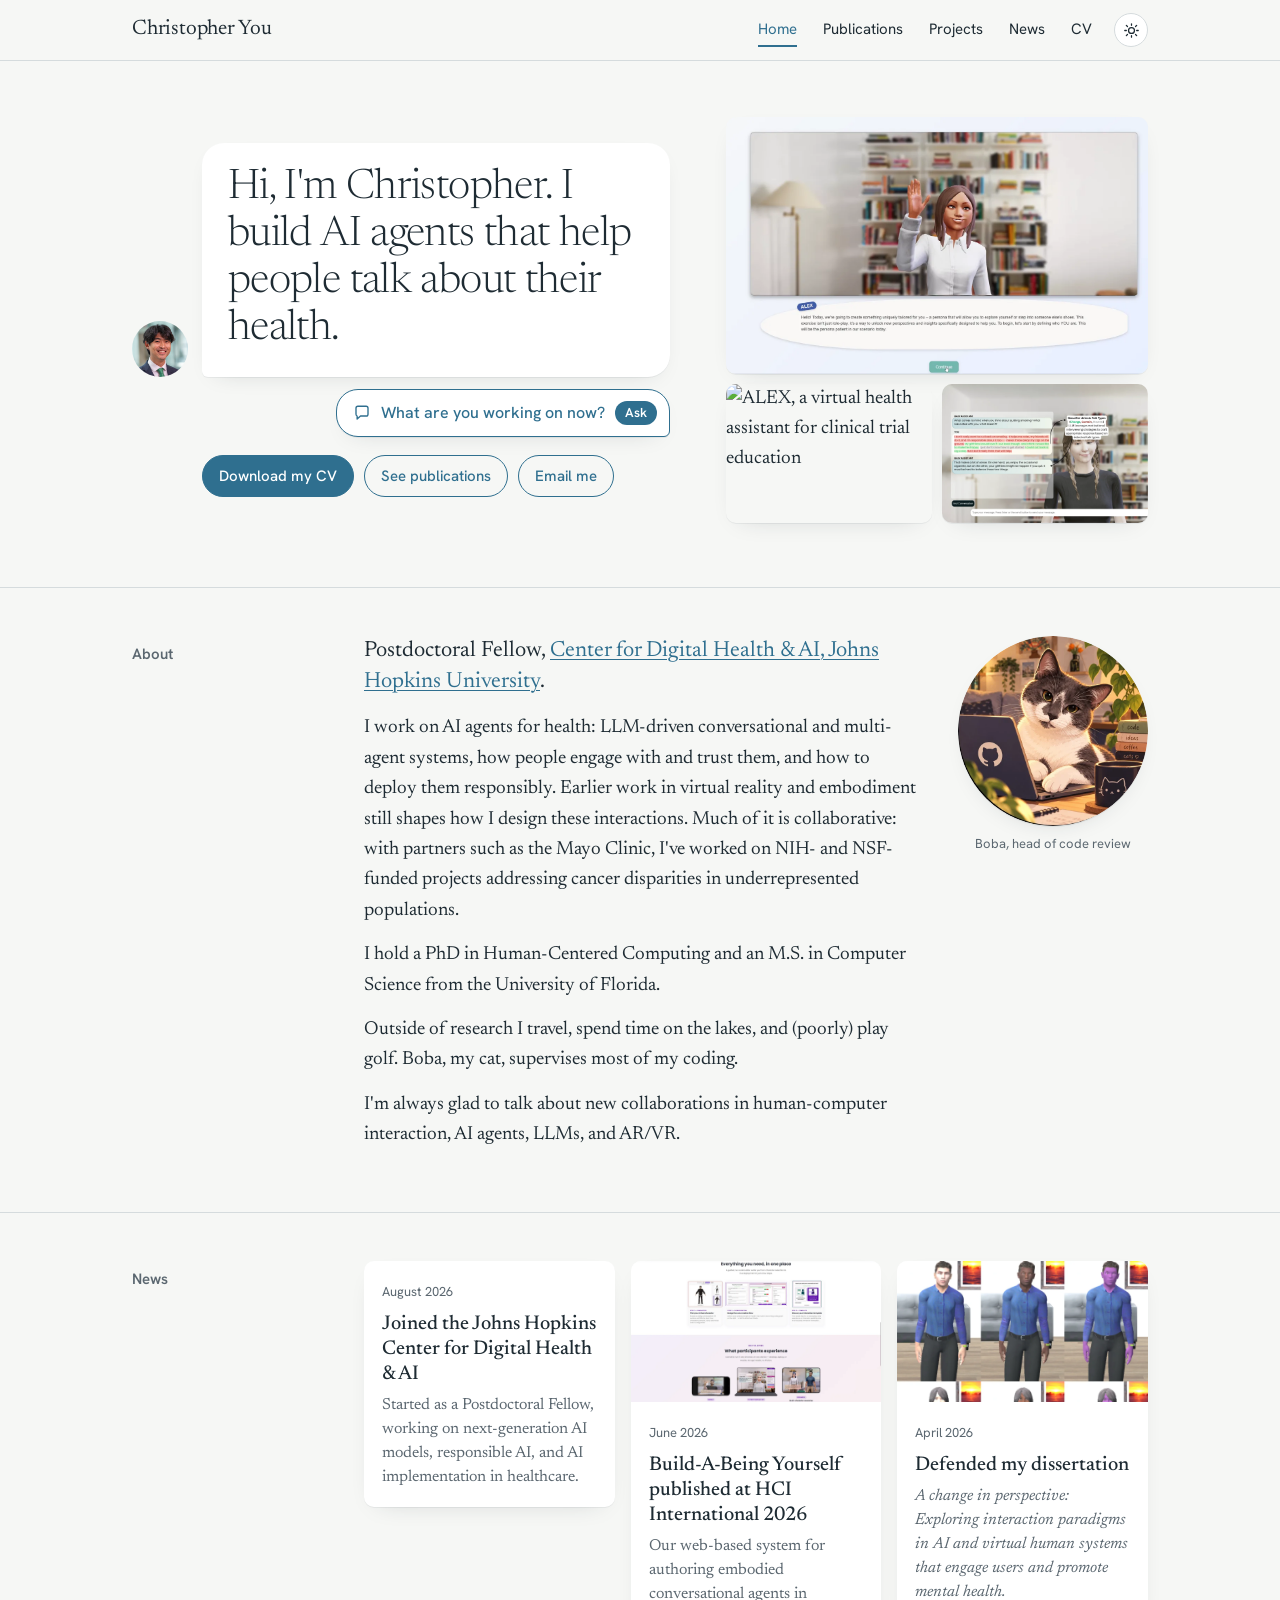
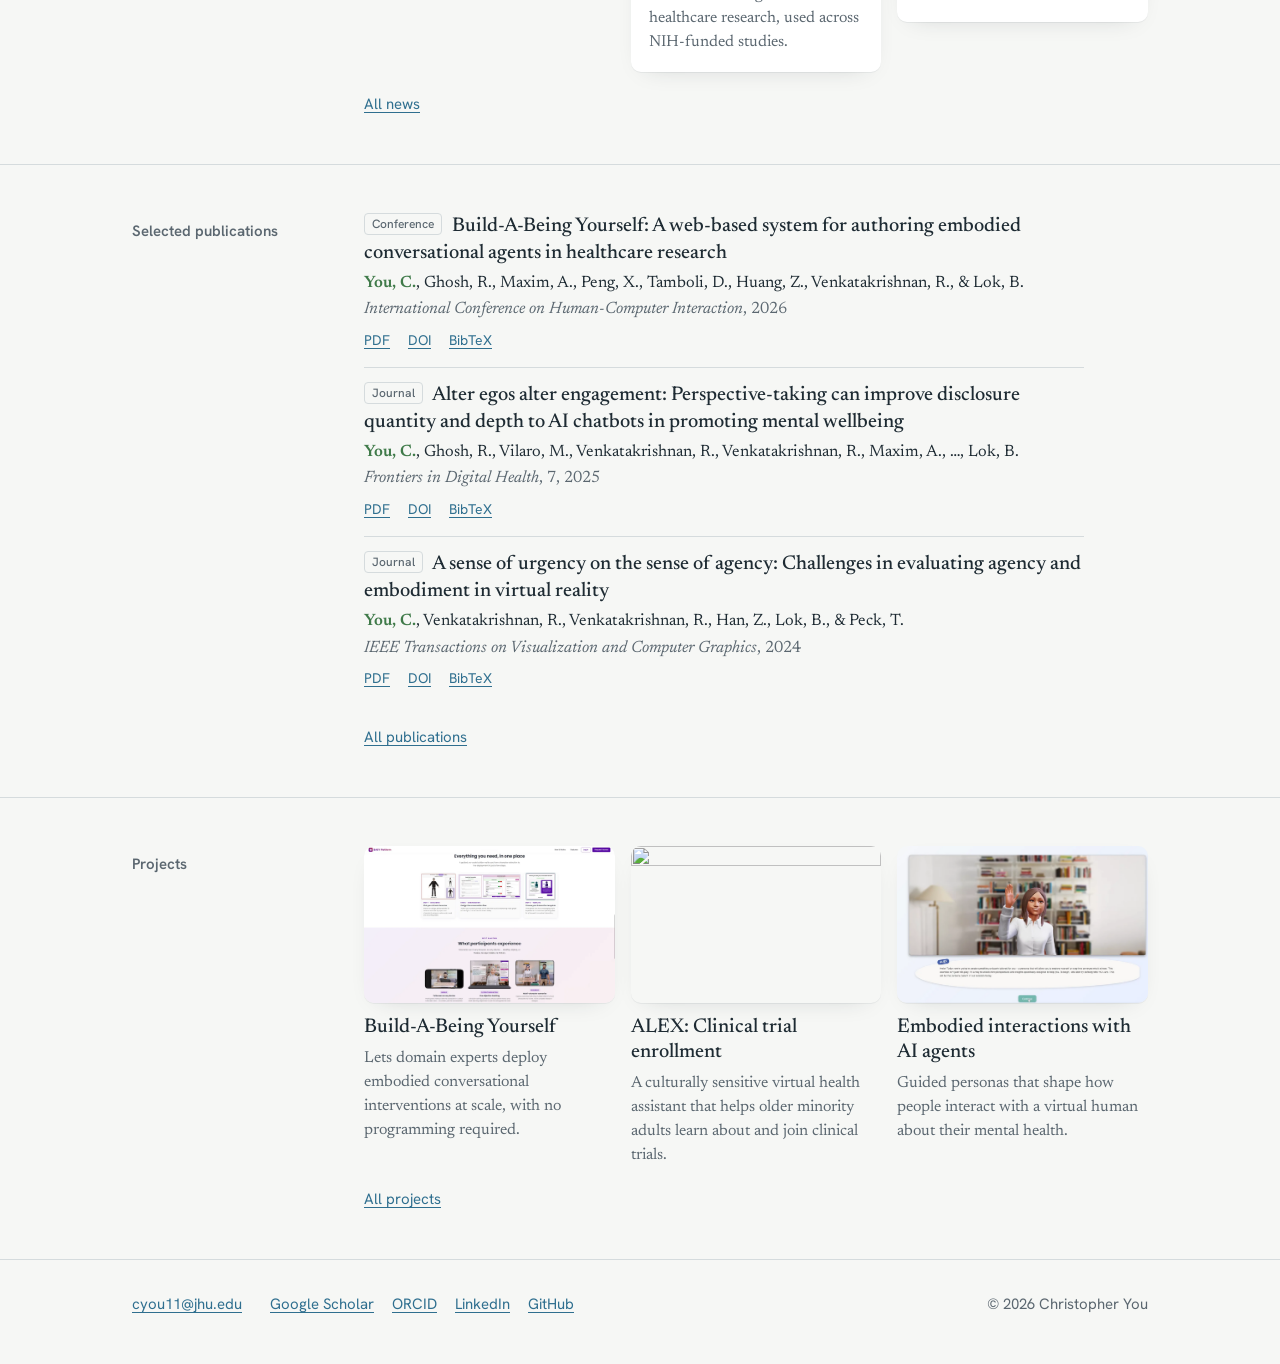
==== commit 218cbf1c: "Site: feature embodied-agents project on home; WebP images Swap the home-page project tile, give the" ====
--- a/index.html
+++ b/index.html
@@ -67,7 +67,7 @@
       <a class="chip" href="mailto:cyou11@jhu.edu">Email me</a>
     </p>
   </div>
-  <div class="mosaic"><img src="images/Demo1Photo.png" alt="An embodied AI agent greeting a user"><img src="images/r24.png" alt="ALEX, a virtual health assistant for clinical trial education"><img src="images/ClassificationMI.png" alt="A chatbot that classifies change talk during a motivational interview"></div>
+  <div class="mosaic"><img src="images/Demo1Photo.webp" alt="An embodied AI agent greeting a user"><img src="images/r24.png" alt="ALEX, a virtual health assistant for clinical trial education"><img src="images/ClassificationMI.webp" alt="A chatbot that classifies change talk during a motivational interview"></div>
 </div>
 </section>
 <section class="band" id="about">
@@ -91,7 +91,7 @@
 <div class="wrap band-inner">
 <h2 class="band-label">News</h2>
 <div class="band-body">
-<ul class="cards"><li class="card"><div class="card-body"><time datetime="2026-08">August 2026</time><h3><a href="https://cdhai.carey.jhu.edu/">Joined the Johns Hopkins Center for Digital Health &amp; AI</a></h3><p>Started as a Postdoctoral Fellow, working on next-generation AI models, responsible AI, and AI implementation in healthcare.</p></div></li><li class="card has-img"><img src="images/bab.png" alt="" loading="lazy"><div class="card-body"><time datetime="2026-06">June 2026</time><h3><a href="publications.html#you2025build">Build-A-Being Yourself published at HCI International 2026</a></h3><p>Our web-based system for authoring embodied conversational agents in healthcare research, used across NIH-funded studies.</p></div></li><li class="card has-img"><img src="images/Demo1Photo.png" alt="" loading="lazy"><div class="card-body"><time datetime="2026-04">April 2026</time><h3>Defended my dissertation</h3><p><i>A change in perspective: Exploring interaction paradigms in AI and virtual human systems that engage users and promote mental health.</i></p></div></li></ul>
+<ul class="cards"><li class="card"><div class="card-body"><time datetime="2026-08">August 2026</time><h3><a href="https://cdhai.carey.jhu.edu/">Joined the Johns Hopkins Center for Digital Health &amp; AI</a></h3><p>Started as a Postdoctoral Fellow, working on next-generation AI models, responsible AI, and AI implementation in healthcare.</p></div></li><li class="card has-img"><img src="images/bab.webp" alt="" loading="lazy"><div class="card-body"><time datetime="2026-06">June 2026</time><h3><a href="publications.html#you2025build">Build-A-Being Yourself published at HCI International 2026</a></h3><p>Our web-based system for authoring embodied conversational agents in healthcare research, used across NIH-funded studies.</p></div></li><li class="card has-img"><img src="images/avatars.webp" alt="" loading="lazy"><div class="card-body"><time datetime="2026-04">April 2026</time><h3>Defended my dissertation</h3><p><i>A change in perspective: Exploring interaction paradigms in AI and virtual human systems that engage users and promote mental health.</i></p></div></li></ul>
 <p class="more"><a href="news.html">All news</a></p></div>
 </div>
 </section>
@@ -155,7 +155,7 @@
 <div class="wrap band-inner">
 <h2 class="band-label">Projects</h2>
 <div class="band-body">
-<ul class="tiles"><li><a href="projects.html#build-a-being"><img src="images/bab.png" alt="" loading="lazy"><span class="tile-title">Build-A-Being Yourself</span><span class="tile-text">Lets domain experts deploy embodied conversational interventions at scale, with no programming required.</span></a></li><li><a href="projects.html#alex"><img src="images/r24.png" alt="" loading="lazy"><span class="tile-title">ALEX: Clinical trial enrollment</span><span class="tile-text">A culturally sensitive virtual health assistant that helps older minority adults learn about and join clinical trials.</span></a></li><li><a href="projects.html#mental-health-conversations"><img src="images/Demo2Photo.png" alt="" loading="lazy"><span class="tile-title">AI agents in mental health conversations</span><span class="tile-text">Virtual humans that hold motivational interviews to build readiness to change.</span></a></li></ul>
+<ul class="tiles"><li><a href="projects.html#build-a-being"><img src="images/bab.webp" alt="" loading="lazy"><span class="tile-title">Build-A-Being Yourself</span><span class="tile-text">Lets domain experts deploy embodied conversational interventions at scale, with no programming required.</span></a></li><li><a href="projects.html#alex"><img src="images/r24.png" alt="" loading="lazy"><span class="tile-title">ALEX: Clinical trial enrollment</span><span class="tile-text">A culturally sensitive virtual health assistant that helps older minority adults learn about and join clinical trials.</span></a></li><li><a href="projects.html#guided-personas"><img src="images/Demo1Photo.webp" alt="" loading="lazy"><span class="tile-title">Embodied interactions with AI agents</span><span class="tile-text">Guided personas that shape how people interact with a virtual human about their mental health.</span></a></li></ul>
 <p class="more"><a href="projects.html">All projects</a></p></div>
 </div>
 </section>
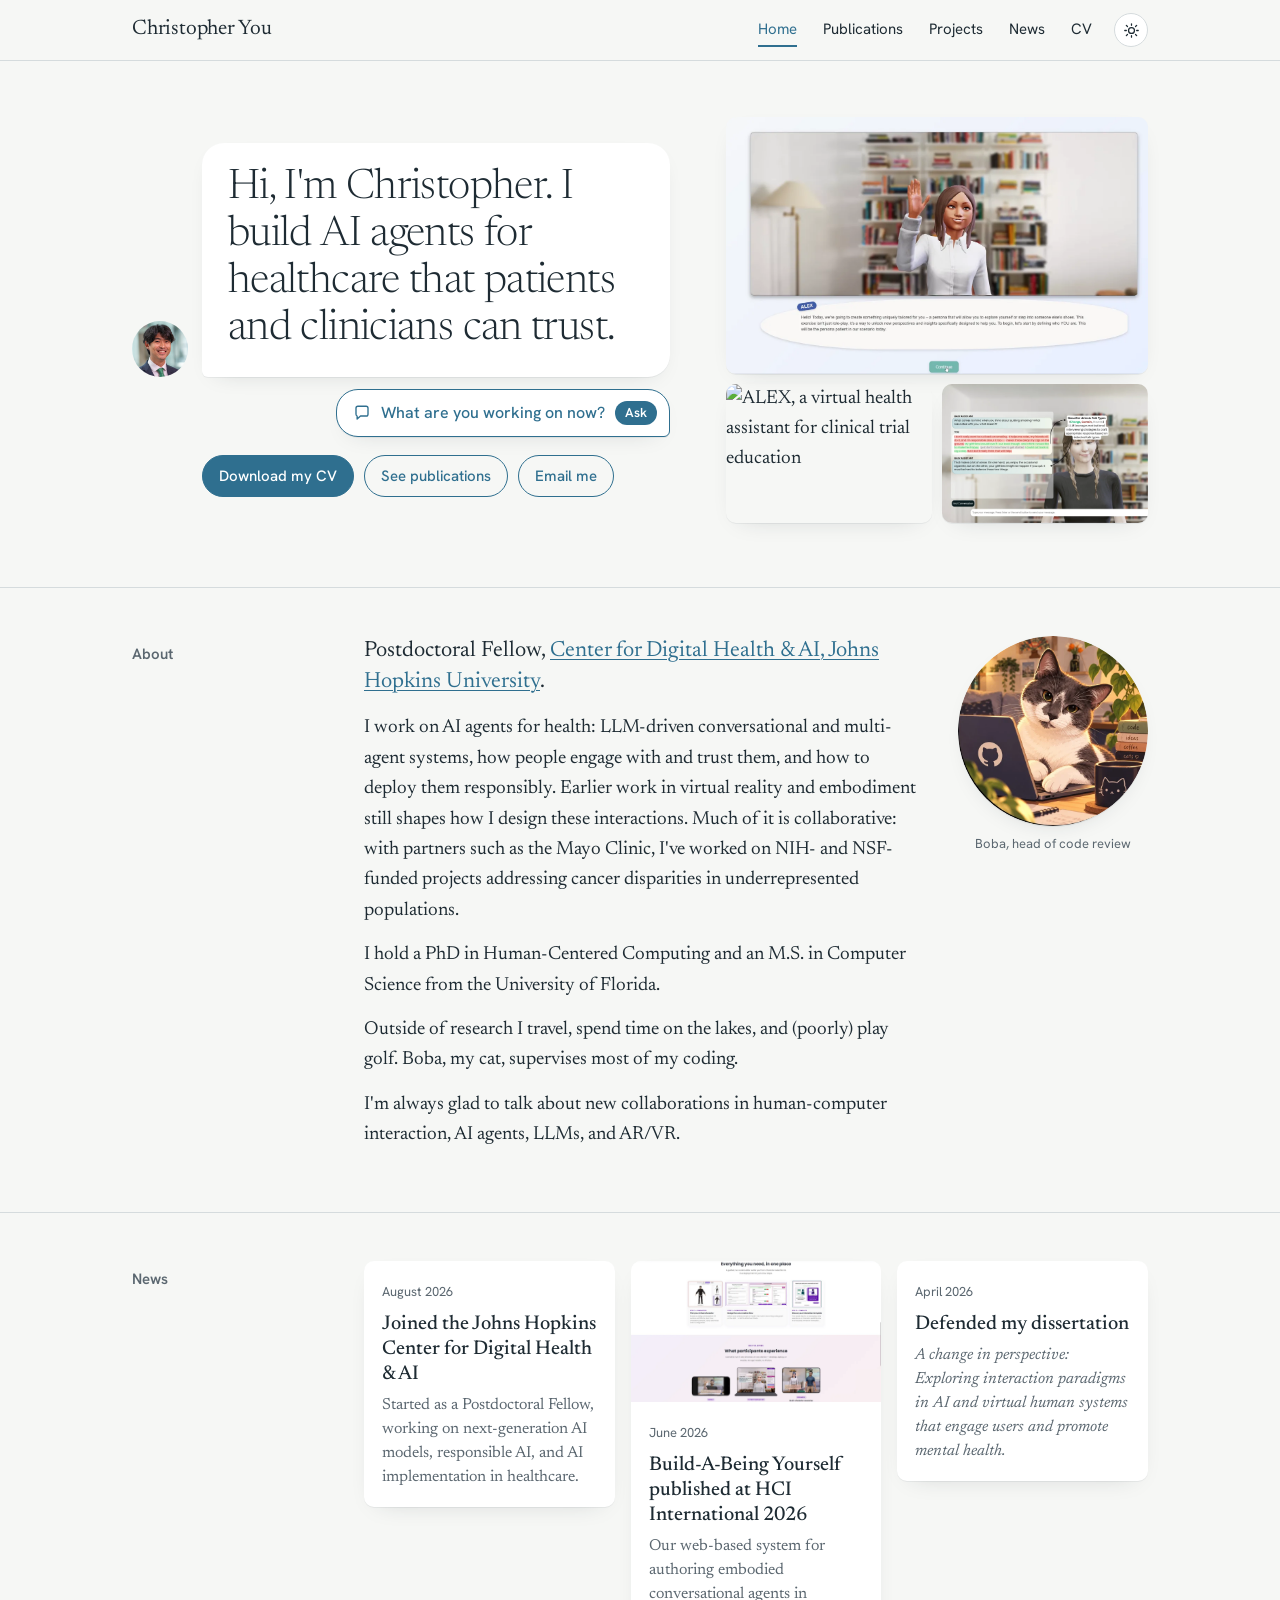
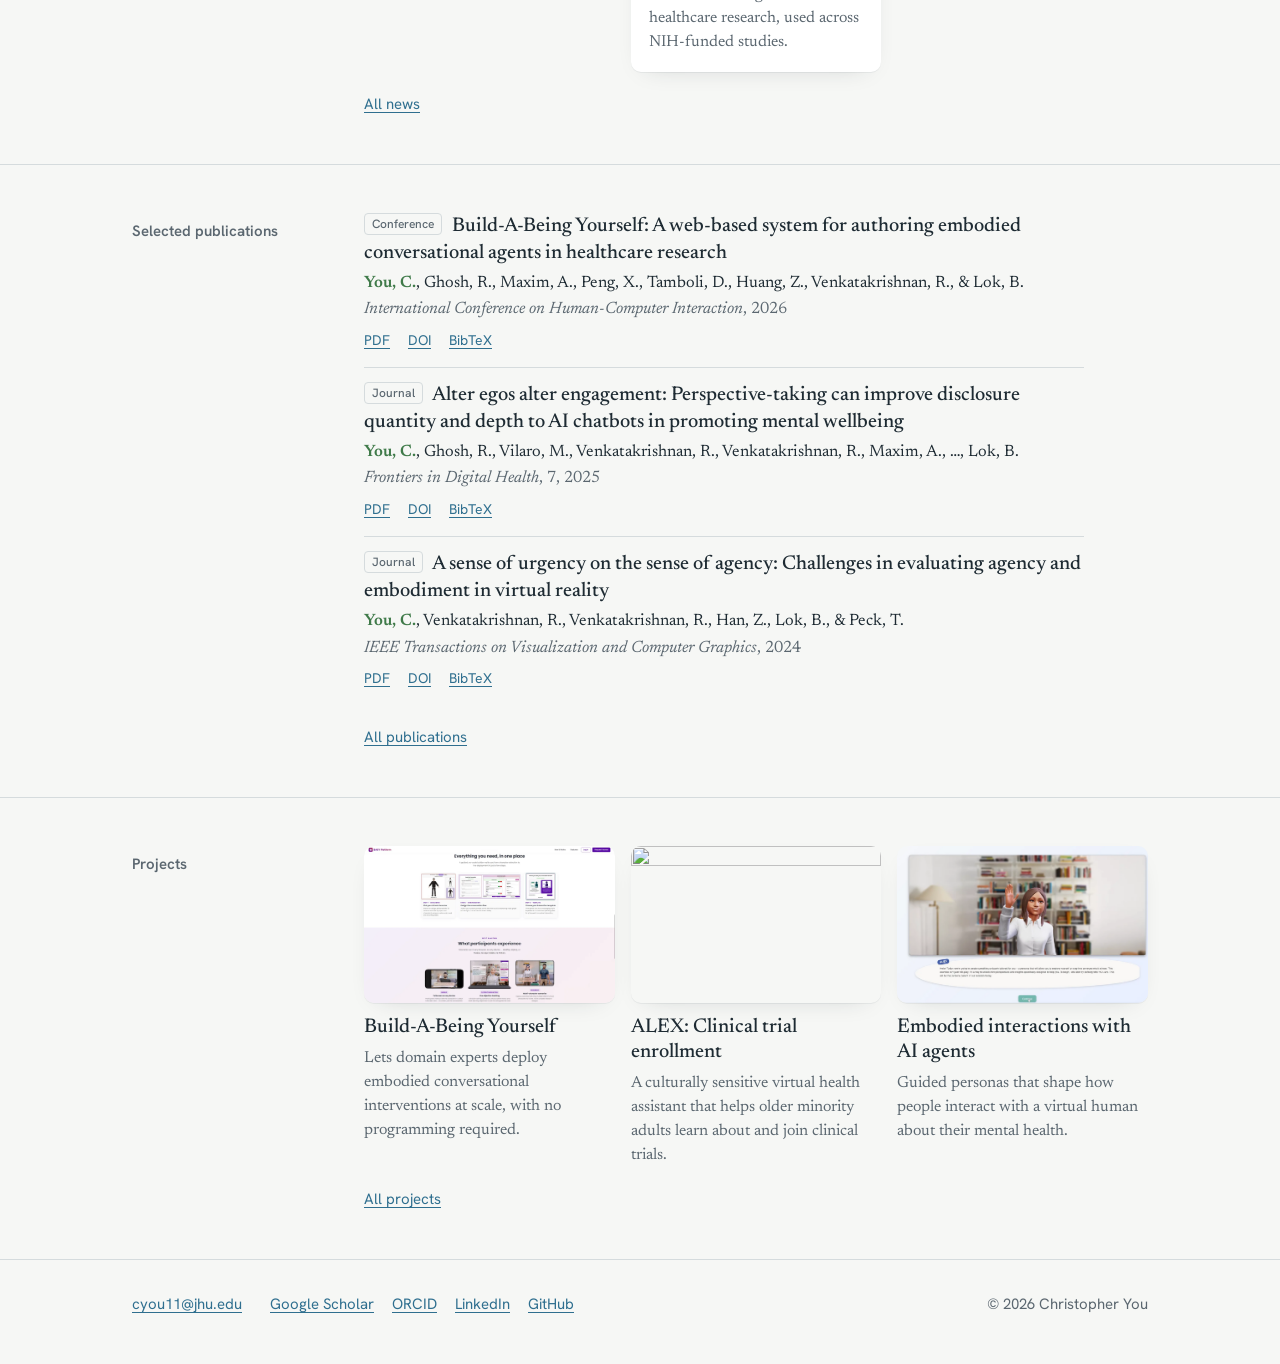
==== commit 4f30685d: "Site: broader intro line, new LinkedIn URL, updated CV Also drops the dissertation news image (cropp" ====
--- a/index.html
+++ b/index.html
@@ -4,11 +4,11 @@
 <meta charset="utf-8">
 <meta name="viewport" content="width=device-width, initial-scale=1">
 <title>Christopher You</title>
-<meta name="description" content="Christopher You is a Postdoctoral Fellow at the Johns Hopkins Center for Digital Health &amp; AI, building and studying AI agents that help people talk about their health.">
+<meta name="description" content="Christopher You is a Postdoctoral Fellow at the Johns Hopkins Center for Digital Health &amp; AI, building and evaluating trustworthy AI agents for healthcare.">
 <link rel="canonical" href="https://christopher.you/">
 <meta property="og:type" content="website">
 <meta property="og:title" content="Christopher You">
-<meta property="og:description" content="Christopher You is a Postdoctoral Fellow at the Johns Hopkins Center for Digital Health &amp; AI, building and studying AI agents that help people talk about their health.">
+<meta property="og:description" content="Christopher You is a Postdoctoral Fellow at the Johns Hopkins Center for Digital Health &amp; AI, building and evaluating trustworthy AI agents for healthcare.">
 <meta property="og:url" content="https://christopher.you/">
 <meta property="og:image" content="https://christopher.you/images/headshot.jpg">
 <meta name="color-scheme" content="light dark">
@@ -20,7 +20,7 @@
 <link href="https://fonts.googleapis.com/css2?family=Hanken+Grotesk:wght@400;500;600&family=Newsreader:ital,opsz,wght@0,6..72,300;0,6..72,400;0,6..72,500;1,6..72,300;1,6..72,400&display=swap" rel="stylesheet">
 <link rel="stylesheet" href="assets/site.css">
 <script>try{var t=localStorage.getItem("theme");if(t==="light"||t==="dark")document.documentElement.dataset.theme=t}catch(e){}</script>
-<script type="application/ld+json">{"@context": "https://schema.org", "@type": "Person", "name": "Christopher You", "jobTitle": "Postdoctoral Fellow", "affiliation": {"@type": "Organization", "name": "Center for Digital Health & AI, Johns Hopkins University"}, "email": "mailto:cyou11@jhu.edu", "url": "https://christopher.you", "image": "https://christopher.you/images/headshot.jpg", "sameAs": ["https://scholar.google.com/citations?user=A7jsjIgAAAAJ&hl=en", "https://orcid.org/0000-0002-2045-5796", "https://www.linkedin.com/in/christopher-you-4a6bb0180/", "https://github.com/you-chris"]}</script>
+<script type="application/ld+json">{"@context": "https://schema.org", "@type": "Person", "name": "Christopher You", "jobTitle": "Postdoctoral Fellow", "affiliation": {"@type": "Organization", "name": "Center for Digital Health & AI, Johns Hopkins University"}, "email": "mailto:cyou11@jhu.edu", "url": "https://christopher.you", "image": "https://christopher.you/images/headshot.jpg", "sameAs": ["https://scholar.google.com/citations?user=A7jsjIgAAAAJ&hl=en", "https://orcid.org/0000-0002-2045-5796", "https://www.linkedin.com/in/christopher-you-ph-d-4a6bb0180/", "https://github.com/you-chris"]}</script>
 </head>
 <body>
 <a class="skip" href="#main">Skip to content</a>
@@ -46,7 +46,7 @@
   <div class="chat" aria-label="Introduction">
     <div class="turn agent">
       <img class="avatar" src="images/headshot.jpg" alt="Christopher You" width="56" height="56">
-      <p class="bubble big">Hi, I&#x27;m Christopher. I build AI agents that help people talk about their health.</p>
+      <p class="bubble big">Hi, I&#x27;m Christopher. I build AI agents for healthcare that patients and clinicians can trust.</p>
     </div>
     <button type="button" class="ask" data-ask hidden>
       <svg viewBox="0 0 24 24" aria-hidden="true"><path d="M4 5.5A2.5 2.5 0 0 1 6.5 3h11A2.5 2.5 0 0 1 20 5.5v8a2.5 2.5 0 0 1-2.5 2.5H10l-4.5 4v-4A2.5 2.5 0 0 1 4 13.5Z"/></svg>
@@ -91,7 +91,7 @@
 <div class="wrap band-inner">
 <h2 class="band-label">News</h2>
 <div class="band-body">
-<ul class="cards"><li class="card"><div class="card-body"><time datetime="2026-08">August 2026</time><h3><a href="https://cdhai.carey.jhu.edu/">Joined the Johns Hopkins Center for Digital Health &amp; AI</a></h3><p>Started as a Postdoctoral Fellow, working on next-generation AI models, responsible AI, and AI implementation in healthcare.</p></div></li><li class="card has-img"><img src="images/bab.webp" alt="" loading="lazy"><div class="card-body"><time datetime="2026-06">June 2026</time><h3><a href="publications.html#you2025build">Build-A-Being Yourself published at HCI International 2026</a></h3><p>Our web-based system for authoring embodied conversational agents in healthcare research, used across NIH-funded studies.</p></div></li><li class="card has-img"><img src="images/avatars.webp" alt="" loading="lazy"><div class="card-body"><time datetime="2026-04">April 2026</time><h3>Defended my dissertation</h3><p><i>A change in perspective: Exploring interaction paradigms in AI and virtual human systems that engage users and promote mental health.</i></p></div></li></ul>
+<ul class="cards"><li class="card"><div class="card-body"><time datetime="2026-08">August 2026</time><h3><a href="https://cdhai.carey.jhu.edu/">Joined the Johns Hopkins Center for Digital Health &amp; AI</a></h3><p>Started as a Postdoctoral Fellow, working on next-generation AI models, responsible AI, and AI implementation in healthcare.</p></div></li><li class="card has-img"><img src="images/bab.webp" alt="" loading="lazy"><div class="card-body"><time datetime="2026-06">June 2026</time><h3><a href="publications.html#you2025build">Build-A-Being Yourself published at HCI International 2026</a></h3><p>Our web-based system for authoring embodied conversational agents in healthcare research, used across NIH-funded studies.</p></div></li><li class="card"><div class="card-body"><time datetime="2026-04">April 2026</time><h3>Defended my dissertation</h3><p><i>A change in perspective: Exploring interaction paradigms in AI and virtual human systems that engage users and promote mental health.</i></p></div></li></ul>
 <p class="more"><a href="news.html">All news</a></p></div>
 </div>
 </section>
@@ -163,7 +163,7 @@
 <footer class="footer">
   <div class="wrap footer-inner">
     <p><a href="mailto:cyou11@jhu.edu">cyou11@jhu.edu</a></p>
-    <p class="footer-links"><a href="https://scholar.google.com/citations?user=A7jsjIgAAAAJ&amp;hl=en">Google Scholar</a> <a href="https://orcid.org/0000-0002-2045-5796">ORCID</a> <a href="https://www.linkedin.com/in/christopher-you-4a6bb0180/">LinkedIn</a> <a href="https://github.com/you-chris">GitHub</a></p>
+    <p class="footer-links"><a href="https://scholar.google.com/citations?user=A7jsjIgAAAAJ&amp;hl=en">Google Scholar</a> <a href="https://orcid.org/0000-0002-2045-5796">ORCID</a> <a href="https://www.linkedin.com/in/christopher-you-ph-d-4a6bb0180/">LinkedIn</a> <a href="https://github.com/you-chris">GitHub</a></p>
     <p class="muted">© 2026 Christopher You</p>
   </div>
 </footer>
